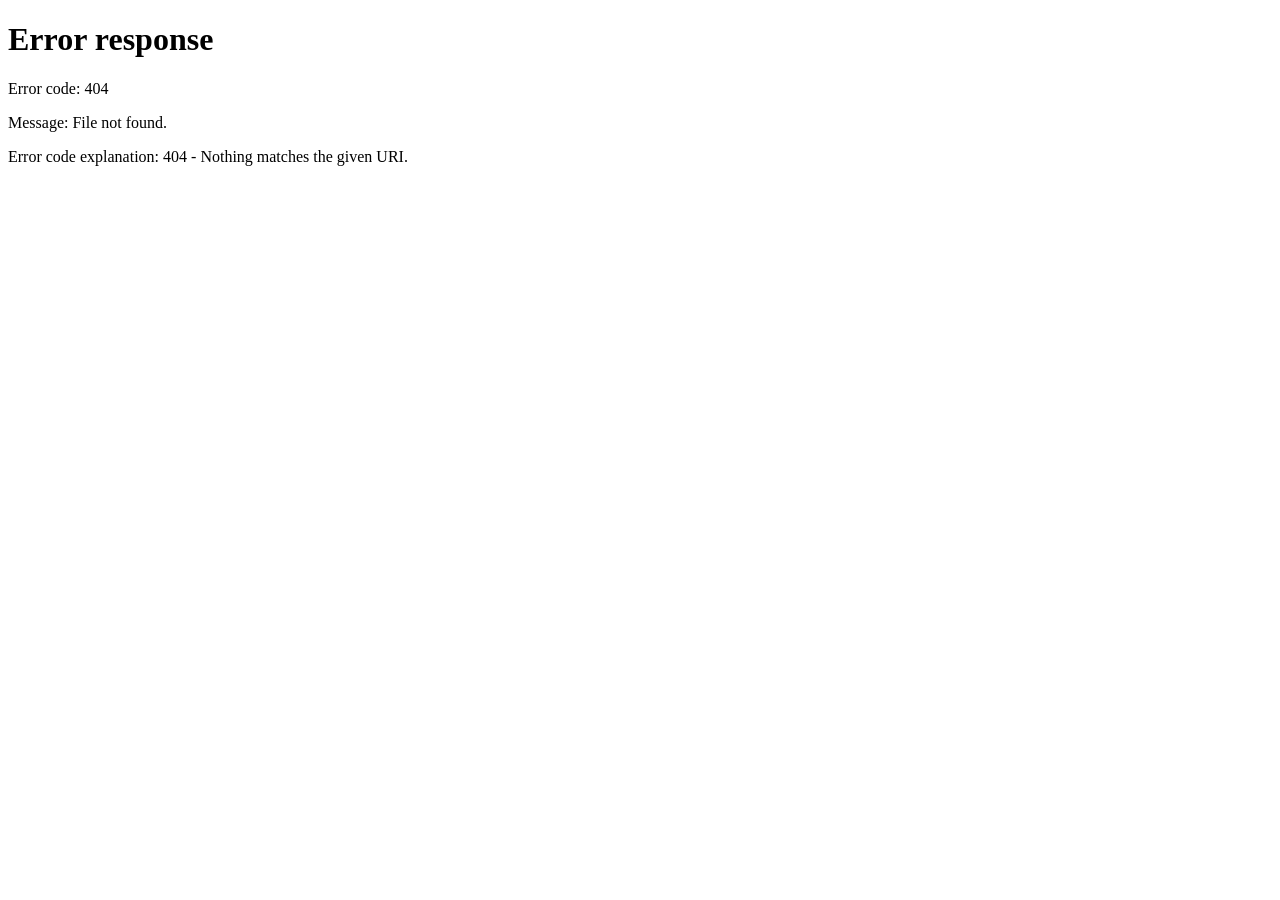
==== index.html @ 53c24330 "Initialize DeshDarshan Tours website" ====
<!doctype html>
<html lang="mr">
<head>
  <meta charset="utf-8">
  <meta name="viewport" content="width=device-width,initial-scale=1">
  <title>DeshDarshan Tours | Chhatrapati Sambhajinagar</title>
  <meta name="description" content="DeshDarshan Tours - tours, treks and trips from Chhatrapati Sambhajinagar. Maharashtra and Marathwada tourism, WhatsApp enquiry and tour planning.">
  <script>
    (function(){
      var mobileOrTablet = window.matchMedia('(max-width: 1024px)').matches || /Android|iPhone|iPad|iPod|Mobile/i.test(navigator.userAgent);
      window.location.replace(mobileOrTablet ? './mobile-tablet/' : './desktop/');
    })();
  </script>
</head>
<body>
  <h1>DeshDarshan Tours</h1>
  <p>Choose your website version:</p>
  <p><a href="./desktop/">Laptop / Desktop</a> · <a href="./mobile-tablet/">Mobile / Tablet</a></p>
</body>
</html>
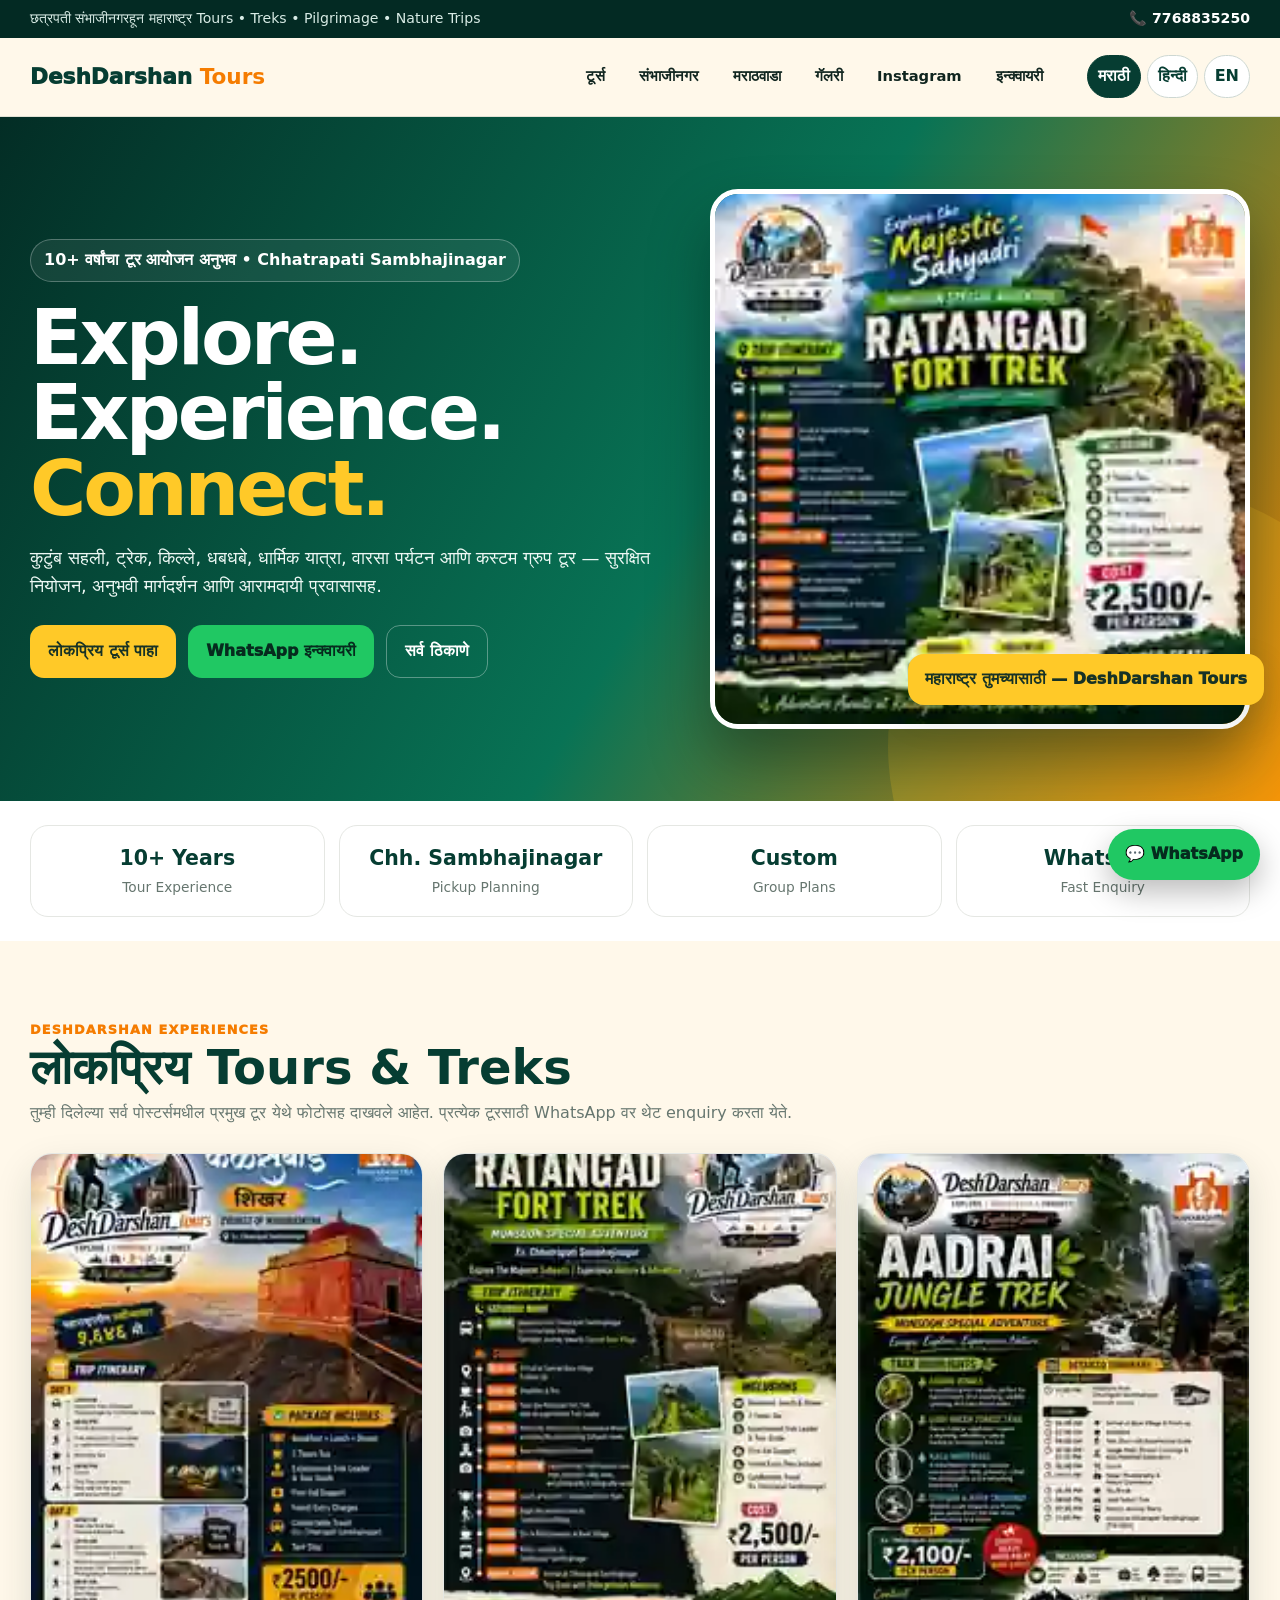
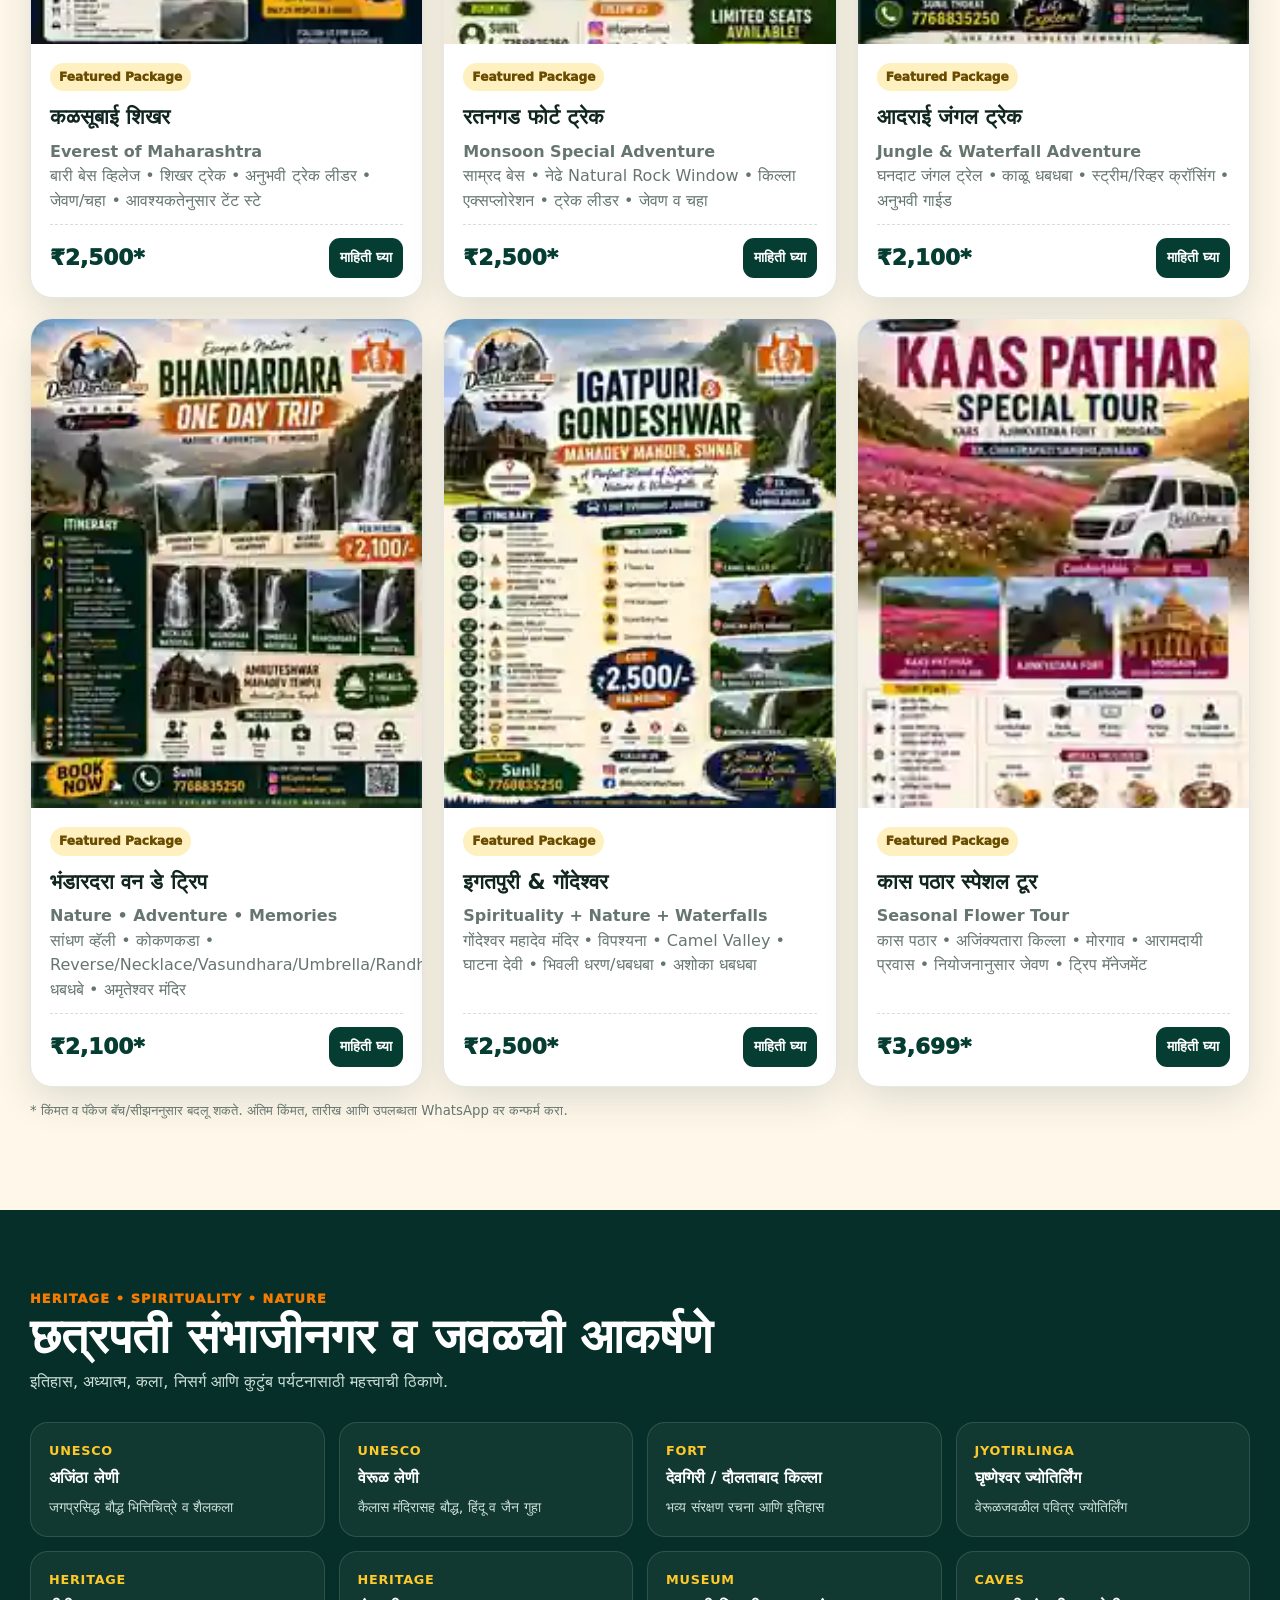
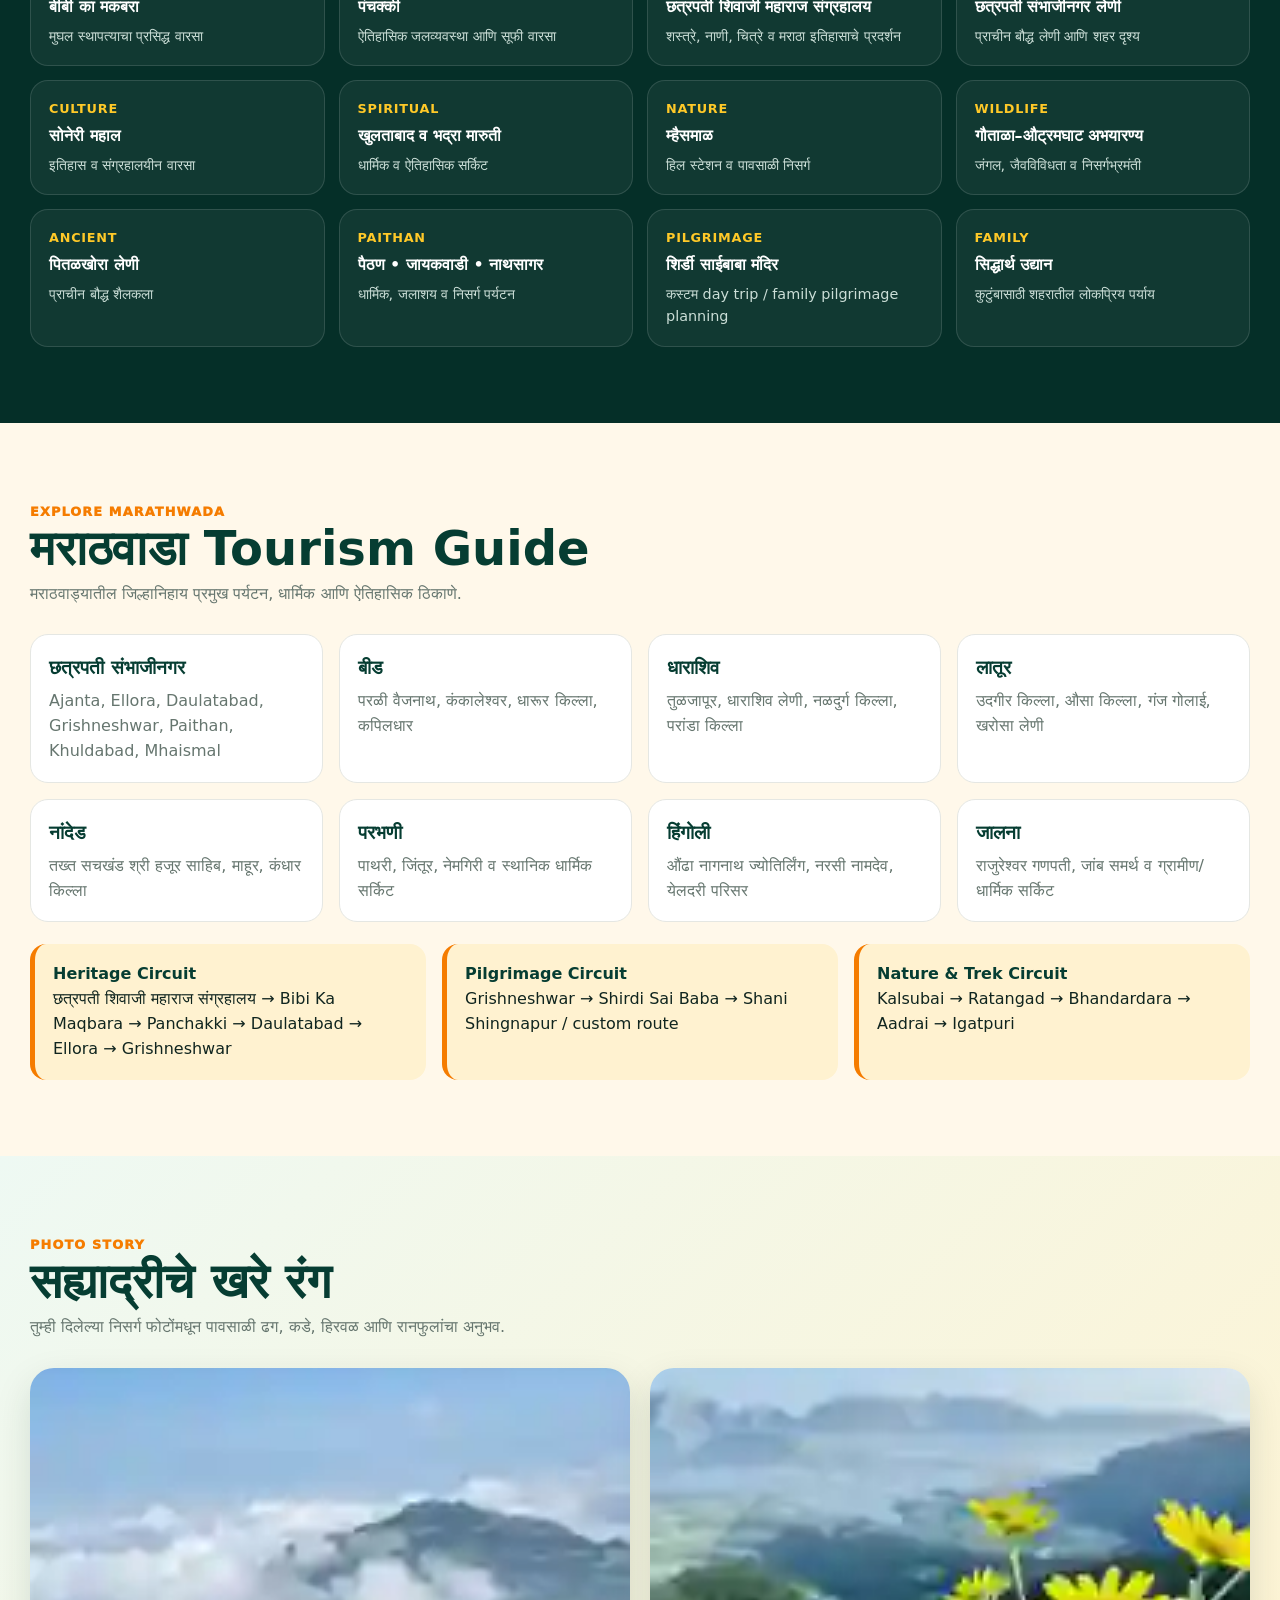
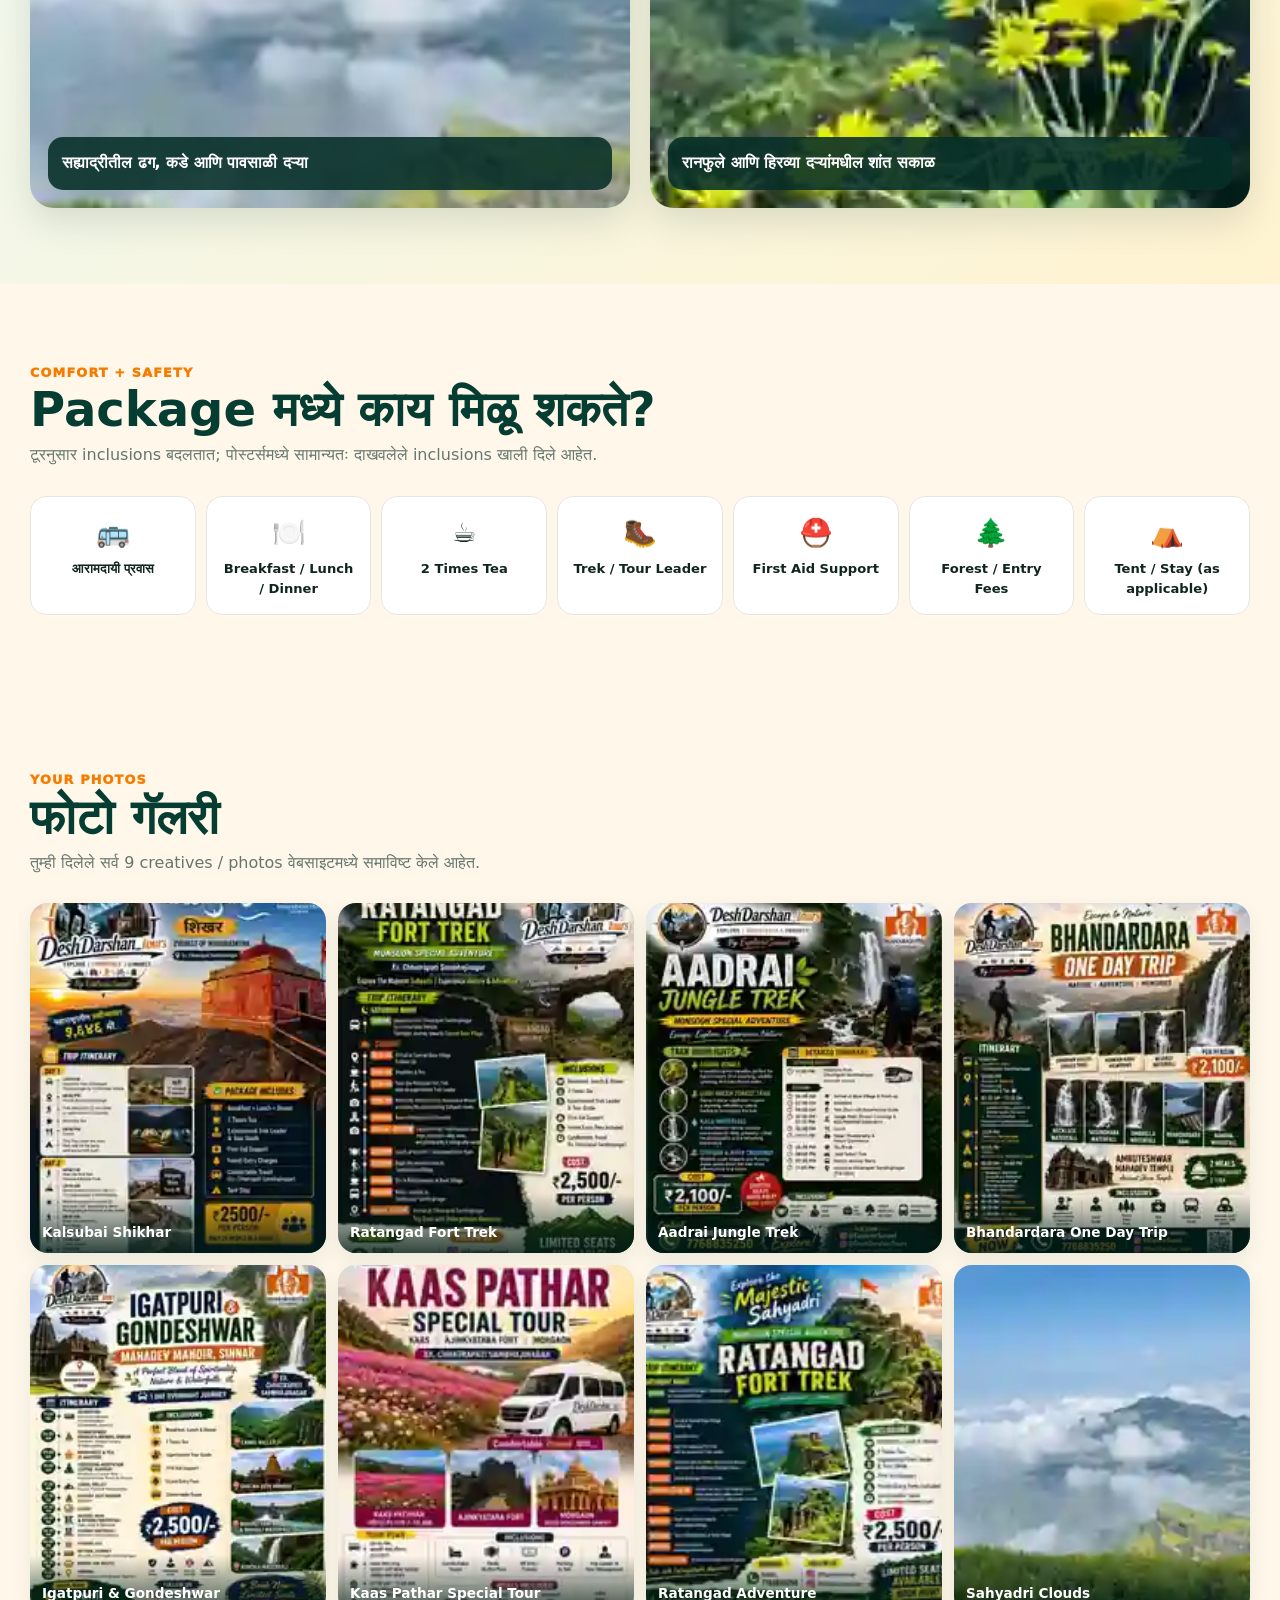
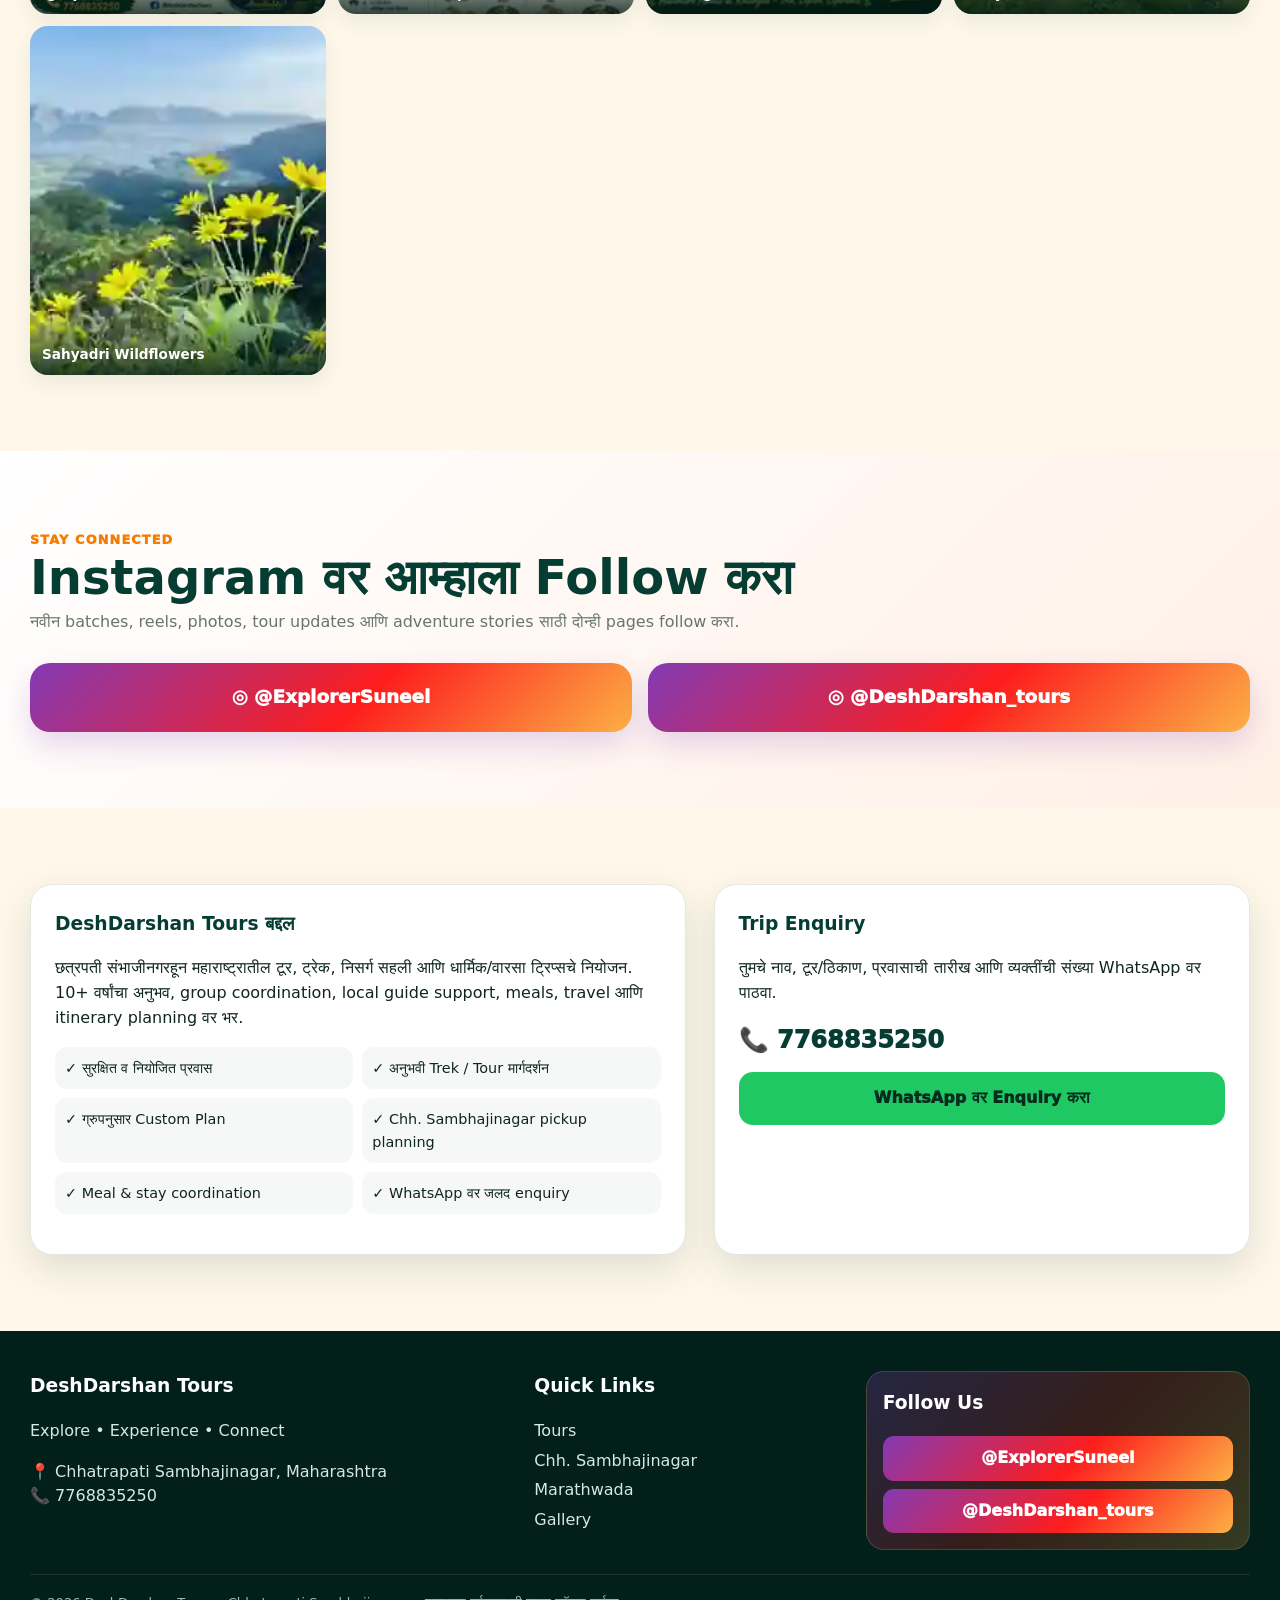
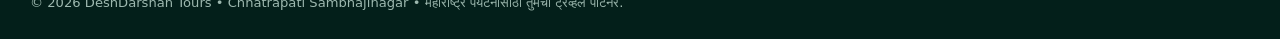
==== commit e461aad6: "Add all tour photos and Marathi Hindi English website" ====
--- a/index.html
+++ b/index.html
@@ -1,20 +1 @@
-<!doctype html>
-<html lang="mr">
-<head>
-  <meta charset="utf-8">
-  <meta name="viewport" content="width=device-width,initial-scale=1">
-  <title>DeshDarshan Tours | Chhatrapati Sambhajinagar</title>
-  <meta name="description" content="DeshDarshan Tours - tours, treks and trips from Chhatrapati Sambhajinagar. Maharashtra and Marathwada tourism, WhatsApp enquiry and tour planning.">
-  <script>
-    (function(){
-      var mobileOrTablet = window.matchMedia('(max-width: 1024px)').matches || /Android|iPhone|iPad|iPod|Mobile/i.test(navigator.userAgent);
-      window.location.replace(mobileOrTablet ? './mobile-tablet/' : './desktop/');
-    })();
-  </script>
-</head>
-<body>
-  <h1>DeshDarshan Tours</h1>
-  <p>Choose your website version:</p>
-  <p><a href="./desktop/">Laptop / Desktop</a> · <a href="./mobile-tablet/">Mobile / Tablet</a></p>
-</body>
-</html>+<!doctype html><html lang="mr"><head><meta charset="utf-8"><meta name="viewport" content="width=device-width,initial-scale=1"><title>DeshDarshan Tours</title><meta name="description" content="DeshDarshan Tours - Maharashtra tours and treks from Chhatrapati Sambhajinagar."></head><body><p>Opening DeshDarshan Tours…</p><script>(function(){var l=localStorage.getItem('deshdarshanLang')||'mr';if(!['mr','hi','en'].includes(l))l='mr';var f=l==='mr'?'index.html':l+'.html';var m=matchMedia('(max-width:1024px)').matches||/Android|iPhone|iPad|iPod|Mobile/i.test(navigator.userAgent);location.replace((m?'mobile-tablet/':'desktop/')+f)})();</script><noscript><a href="desktop/index.html">Open Website</a></noscript></body></html>
